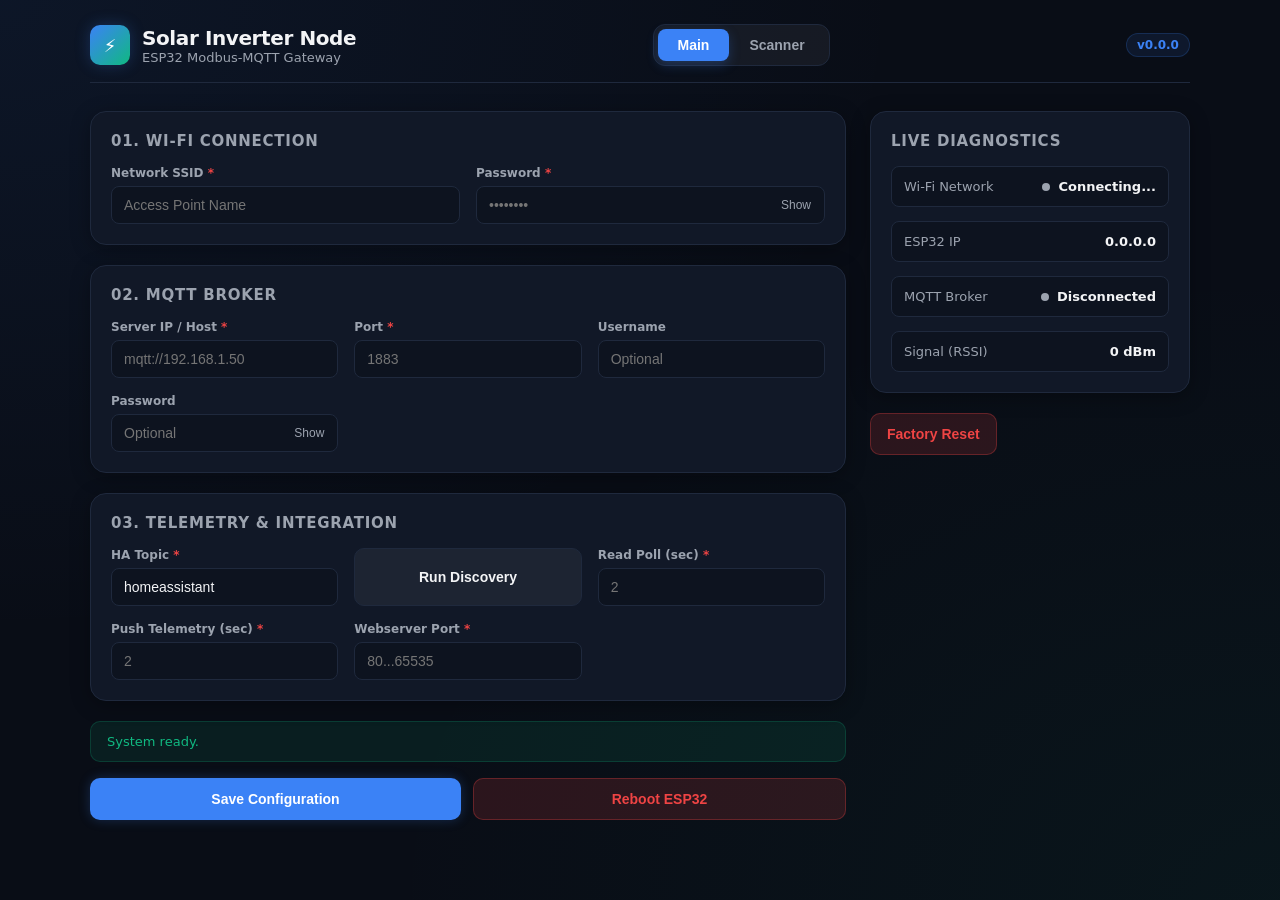
==== data/index.html @ 7df56ced "feat: Register Scanner, register JSON config" ====
<!DOCTYPE html>
<html lang="en">

<head>
  <meta charset="UTF-8" />
  <meta name="viewport" content="width=device-width, initial-scale=1.0" />
  <title>Solar Inverter Control Panel</title>
  <link rel="icon"
    href="data:image/svg+xml,<svg xmlns='http://www.w3.org/2000/svg' viewBox='0 0 100 100'><rect width='100%25' height='100%25' rx='20' fill='%231e293b'/><text x='50%25' y='65%25' font-family='monospace, sans-serif' font-weight='bold' font-size='48' fill='%23ffffff' text-anchor='middle'>ESP</text></svg>">
  <link rel="stylesheet" href="style.css">

  <script src="script.js" defer></script>
</head>

<body>
  <div class="app">
    <header class="header">
      <div class="brand">
        <div class="brand-icon">⚡</div>
        <div class="title-block">
          <h1>Solar Inverter Node</h1>
          <p>ESP32 Modbus-MQTT Gateway</p>
        </div>
      </div>
      <div class="nav-tabs">
        <button class="tab-btn active" onclick="switchTab('main')">Main</button>
        <button class="tab-btn" onclick="switchTab('scanner')">Scanner</button>
      </div>
      <a id="version-tag" class="version-tag"
        href="https://github.com/DenH-12/esp32-inverter-modbus-communication/releases" target="_blank"
        rel="noopener noreferrer">v0.0.0</a>
    </header>
    <div id="main" class="dashboard-grid tab-content">
      <!-- Form -->
      <main>
        <form id="configForm" class="configForm" novalidate>

          <div class="card">
            <div class="card-header">
              <h2>01. Wi-Fi Connection</h2>
            </div>
            <div class="form-grid">
              <div class="field">
                <label for="wifiSsid" class="required-label">Network SSID</label>
                <div class="input-wrapper">
                  <input id="wifiSsid" name="wifiSsid" type="text" placeholder="Access Point Name" required />
                </div>
              </div>

              <div class="field">
                <label for="wifiPassword" class="required-label">Password</label>
                <div class="input-wrapper">
                  <input id="wifiPassword" name="wifiPassword" type="password" placeholder="••••••••" required />
                  <button type="button" class="toggle-pwd" data-target="wifiPassword">Show</button>
                </div>
              </div>
            </div>
          </div>

          <div class="card">
            <div class="card-header">
              <h2>02. MQTT Broker</h2>
            </div>
            <div class="form-grid">
              <div class="field">
                <label for="mqttBroker" class="required-label">Server IP / Host</label>
                <div class="input-wrapper">
                  <input id="mqttBroker" name="mqttBroker" type="text" placeholder="mqtt://192.168.1.50" required />
                </div>
              </div>

              <div class="field">
                <label for="mqttPort" class="required-label">Port</label>
                <div class="input-wrapper">
                  <input id="mqttPort" name="mqttPort" type="number" placeholder="1883" required />
                </div>
              </div>

              <div class="field">
                <label for="mqttUsername">Username</label>
                <div class="input-wrapper">
                  <input id="mqttUsername" name="mqttUsername" type="text" placeholder="Optional" />
                </div>
              </div>

              <div class="field">
                <label for="mqttPassword">Password</label>
                <div class="input-wrapper">
                  <input id="mqttPassword" name="mqttPassword" type="password" placeholder="Optional" />
                  <button type="button" class="toggle-pwd" data-target="mqttPassword">Show</button>
                </div>
              </div>
            </div>
          </div>

          <div class="card">
            <div class="card-header">
              <h2>03. Telemetry & Integration</h2>
            </div>
            <div class="form-grid">
              <div class="field">
                <label for="haDiscoveryTopic" class="required-label">HA Topic</label>
                <div class="input-wrapper">
                  <input id="haDiscoveryTopic" name="haDiscoveryTopic" placeholder="homeassistant" value="homeassistant"
                    required />
                </div>
              </div>

              <div class="field" style="justify-content: flex-end;">
                <button type="button" id="haDiscoveryBtn" class="btn btn-secondary">Run Discovery</button>
              </div>

              <div class="field">
                <label for="dataReadInterval" class="required-label">Read Poll (sec)</label>
                <div class="input-wrapper">
                  <input id="dataReadInterval" name="dataReadInterval" type="number" min="1" placeholder="2" required />
                </div>
              </div>

              <div class="field">
                <label for="sysDataSendInterval" class="required-label">Push Telemetry (sec)</label>
                <div class="input-wrapper">
                  <input id="sysDataSendInterval" name="sysDataSendInterval" type="number" min="1" placeholder="2"
                    required />
                </div>
              </div>

              <div class="field">
                <label for="webServerPort" class="required-label">Webserver Port</label>
                <div class="input-wrapper">
                  <input id="webServerPort" name="webServerPort" type="number" min="80" max="65535"
                    placeholder="80...65535" required />
                </div>
              </div>
            </div>
          </div>

          <div id="formStatus" class="status-banner">System ready.</div>

          <div class="btn-group">
            <button type="submit" id="saveBtn" class="btn btn-primary">Save Configuration</button>
            <button type="button" id="rebootBtn" class="btn btn-danger">Reboot ESP32</button>
          </div>

        </form>
      </main>

      <!-- Sidebar -->
      <aside>
        <div class="card">
          <div class="card-header">
            <h2>Live Diagnostics</h2>
          </div>
          <div class="status-list">
            <div class="status-item">
              <span class="status-label">Wi-Fi Network</span>
              <div class="status-value-group">
                <div id="ledWifi" class="led"></div>
                <span id="statusWifi">Connecting...</span>
              </div>
            </div>

            <div class="status-item">
              <span class="status-label">ESP32 IP</span>
              <div class="status-value-group">
                <span id="statusIp">0.0.0.0</span>
              </div>
            </div>

            <div class="status-item">
              <span class="status-label">MQTT Broker</span>
              <div class="status-value-group">
                <div id="ledMqtt" class="led"></div>
                <span id="statusMqtt">Disconnected</span>
              </div>
            </div>

            <div class="status-item">
              <span class="status-label">Signal (RSSI)</span>
              <div class="status-value-group">
                <span id="statusRssi">0 dBm</span>
              </div>
            </div>
          </div>
        </div>
        <button type="button" id="factoryReset" class="btn btn-danger">Factory Reset</button>
      </aside>

    </div>
    <div id="scanner" class="tab-content" style="display: none;">
      <div class="card">
        <div class="card-header">
          <h2>Modbus Register Discovery</h2>
        </div>
        <form id="scanForm">
          <div class="form-grid">
            <div class="field">
              <label class="required-label">Start Address (Dec)</label>
              <input type="number" id="scanStart" value="200" min="0" max="65535" placeholder="0...65534" required>
            </div>
            <div class="field">
              <label class="required-label">End Address (Dec)</label>
              <input type="number" id="scanEnd" value="300" min="0" max="65535" placeholder="1...65535" required>
            </div>
            <div class="field">
              <label class="required-label">Registers Per Read</label>
              <input type="number" id="scanStep" value="10" min="1" max="125" placeholder="1...125" required>
            </div>
            <div class="field">
              <button type="button" class="btn btn-primary" onclick="runRegisterScan()" id="btnDoScan">Scan</button>
            </div>
          </div>
        </form>
        <div id="scanStatusMsg" class="status-banner" style="display:none; margin-top:15px;"></div>

        <div class="form-grid" style="margin-top: 15px; align-items: end;">
          <div class="field" style="min-width: 220px;">
            <label for="scanValueFilter">Filter values after scan</label>
            <input type="text" id="scanValueFilter" placeholder="e.g. 220, 50, 1" autocomplete="off">
          </div>
          <div class="field" style="max-width: 140px;">
            <button type="button" class="btn btn-secondary" onclick="filterScanResults()">Filter</button>
          </div>
        </div>

        <div class="table-container">
          <table>
            <thead>
              <tr>
                <th>Addr (Dec)</th>
                <th>Value (Raw)</th>
                <th>Action</th>
              </tr>
            </thead>
            <tbody id="scanResultsBody">
              <tr>
                <td colspan="3" style="text-align:center; padding:30px; color:var(--text-muted);">
                  Enter range and click Scan
                </td>
              </tr>
            </tbody>
          </table>
        </div>
      </div>
      <div class="card">
        <div class="card-header">
          <h2>Mapping JSON Editor</h2>
        </div>
        <p style="font-size: 12px; color: var(--text-muted); margin-bottom: 10px;">
          Manually edit the register maps. Ensure valid JSON format before saving.
        </p>
        <div class="editor-container">
          <div class="line-numbers" id="line-numbers">1</div>
          <label class="toggle-edit">
            <input type="checkbox" id="toggleEdit" onchange="toggleEditorMode(this)">
            <span>Edit</span>
          </label>
          <div class="editor-overlay" id="editor-overlay"></div>
          <textarea id="code-editor" readonly spellcheck="false" placeholder="Enter JSON..."></textarea>
        </div>
        <div id="jsonEditorMsg" class="status-banner" style="margin-top:15px;"></div>
        <div class="btn-group" style="margin-top: 15px;">
          <button type="button" class="btn btn-secondary" onclick="loadFullMapping()">Read Current Mapping</button>
          <button type="button" class="btn btn-primary" onclick="uploadJsonFile()">Upload Mapping File</button>
        </div>
      </div>
    </div>
  </div>

  <!-- Custom Confirmation Modal Overlay -->
  <div id="customModal" class="modal-overlay">
    <div class="modal">
      <div id="modalIcon" class="modal-icon danger">⚠️</div>
      <div id="modalTitle" class="modal-title">Confirm Action</div>
      <div id="modalDesc" class="modal-desc">Are you sure you want to proceed?</div>
      <div class="modal-actions">
        <button type="button" id="modalCancelBtn" class="btn btn-secondary">Cancel</button>
        <button type="button" id="modalConfirmBtn" class="btn btn-danger">Confirm</button>
      </div>
    </div>
  </div>

  <!-- Register Mapping Modal -->
  <div id="mappingModal" class="modal-overlay">
    <div class="modal" style="max-width: 550px;">
      <div class="modal-icon primary">📝</div>
      <div class="modal-title"><span id="mapAddrLabel"></span></div>

      <form id="mappingForm">
        <input type="hidden" id="mapAddr">

        <!-- Toggle between Realtime and Settings -->
        <div class="field" style="margin-bottom: 15px;">
          <label class="required-label">Map Category</label>
          <select id="mapCategory" onchange="toggleMappingFields()"
            style="background:#1e293b; border:1px solid var(--card-border); color:white; padding:10px; border-radius:8px;">
            <option value="realtime_map">Realtime Sensor (Read-only)</option>
            <option value="settings_map">Setting / Control (Read-Write)</option>
          </select>
        </div>

        <div class="form-grid" style="grid-template-columns: 1fr 1fr; gap: 10px;">
          <!-- Common Fields -->
          <div class="field">
            <label class="required-label">Display Name</label>
            <input type="text" id="mapName" placeholder="PV Power" required>
          </div>
          <div class="field">
            <label class="required-label">Unique ID</label>
            <input type="text" id="mapId" placeholder="pv_power" required>
          </div>
          <div class="field">
            <label>Unit of Measurement</label>
            <input type="text" id="mapUnit" placeholder="W, V, A, °C, etc.">
          </div>
          <div class="field">
            <label>Factor</label>
            <input type="number" id="mapFactor" step="0.001" value="1.0" min="0.001" max="100" placeholder="1.0">
          </div>

          <!-- Realtime Sensor Specific Fields -->
          <div class="field sensor-field">
            <label>Device Class</label>
            <input type="text" id="mapClass" placeholder="power, voltage, etc.">
          </div>
          <div class="field sensor-field">
            <label>Data Type</label>
            <select id="mapSigned"
              style="background:#0d131f; border:1px solid var(--card-border); color:white; padding:10px; border-radius:8px;">
              <option value="false">Unsigned (16-bit)</option>
              <option value="true">Signed (16-bit)</option>
            </select>
          </div>

          <!-- Setting Specific Fields -->
          <div class="field setting-field" style="display:none;">
            <label>Type</label>
            <select id="mapType" onchange="toggleOptionsField()"
              style="background:#0d131f; border:1px solid var(--card-border); color:white; padding:10px; border-radius:8px;">
              <option value="number">Number</option>
              <option value="select">Select</option>
            </select>
          </div>
          <div class="field select-field" id="optionsContainer" style="display:none; grid-column: span 2;">
            <label>Select</label>
            <div class="options-wrapper">
              <div id="optionsList" class="options-list">

              </div>

              <button type="button" class="btn-add-option" onclick="addOption()">
                <span class="plus-icon">+</span> Add Option
              </button>
            </div>
          </div>
        </div>

        <div class="modal-actions" style="margin-top: 20px;">
          <button type="button" class="btn btn-secondary" onclick="closeMappingModal()">Cancel</button>
          <button type="submit" class="btn btn-primary">Add to Mapping</button>
        </div>
      </form>
    </div>
  </div>
</body>

</html>
---- data/style.css ----
:root {
    --bg: #090d16;
    --card-bg: #111827;
    --card-border: #1f293d;
    --text-main: #f3f4f6;
    --text-muted: #9ca3af;
    --accent: #10b981;
    --accent-glow: rgba(16, 185, 129, 0.25);
    --primary: #3b82f6;
    --primary-glow: rgba(59, 130, 246, 0.25);
    --danger: #ef4444;
    --danger-glow: rgba(239, 68, 68, 0.25);
    --warn: #f59e0b;
    --editor-bg: #0b1120;
    --editor-surface: #111c33;
    --editor-border: rgba(56, 189, 248, 0.35);
    --editor-line: #17233d;
    --editor-text: #e2e8f0;
    --editor-muted: #64748b;
    --editor-accent: #38bdf8;
    --editor-accent-2: #a78bfa;
    --editor-success: #34d399;
    --editor-warning: #f59e0b;
    --editor-danger: #fb7185;
}

* {
    box-sizing: border-box;
    margin: 0;
    padding: 0;
}

body {
    font-family: system-ui, -apple-system, BlinkMacSystemFont, 'Segoe UI', Roboto, sans-serif;
    background-color: var(--bg);
    background-image:
        radial-gradient(at 0% 0%, rgba(59, 130, 246, 0.08) 0px, transparent 50%),
        radial-gradient(at 100% 100%, rgba(16, 185, 129, 0.05) 0px, transparent 50%);
    color: var(--text-main);
    min-height: 100vh;
    padding: 24px 16px;
}

.app {
    max-width: 1100px;
    margin: 0 auto;
}

/* Header */
.header {
    display: flex;
    justify-content: space-between;
    align-items: center;
    margin-bottom: 28px;
    padding-bottom: 16px;
    border-bottom: 1px solid var(--card-border);
}

.brand {
    display: flex;
    align-items: center;
    gap: 12px;
}

.brand-icon {
    width: 40px;
    height: 40px;
    background: linear-gradient(135deg, var(--primary), var(--accent));
    border-radius: 10px;
    display: flex;
    align-items: center;
    justify-content: center;
    font-weight: 800;
    font-size: 18px;
    color: #fff;
    box-shadow: 0 0 15px var(--primary-glow);
}

.title-block h1 {
    font-size: 20px;
    font-weight: 700;
    letter-spacing: -0.02em;
}

.title-block p {
    font-size: 13px;
    color: var(--text-muted);
}

.version-tag {
    font-size: 12px;
    font-weight: 600;
    padding: 4px 10px;
    border-radius: 20px;
    background: rgba(59, 130, 246, 0.1);
    color: var(--primary);
    border: 1px solid rgba(59, 130, 246, 0.2);
    text-decoration: none;
    cursor: pointer;
    transition: opacity 0.2s;
}

.version-tag:hover {
    opacity: 0.8
}

/* Layout */
.dashboard-grid {
    display: grid;
    grid-template-columns: 1fr 320px;
    gap: 24px;
}

/* Cards */
.card {
    background: var(--card-bg);
    border: 1px solid var(--card-border);
    border-radius: 16px;
    padding: 20px;
    margin-bottom: 20px;
    box-shadow: 0 4px 20px rgba(0, 0, 0, 0.3);
}

.card-header {
    display: flex;
    align-items: center;
    gap: 10px;
    margin-bottom: 16px;
}

.card-header h2 {
    font-size: 15px;
    text-transform: uppercase;
    letter-spacing: 0.05em;
    color: var(--text-muted);
}

.form-grid {
    display: grid;
    grid-template-columns: repeat(auto-fit, minmax(200px, 1fr));
    gap: 16px;
}

/* Field Styling */
.field {
    display: flex;
    flex-direction: column;
    gap: 6px;
}

.field label {
    font-size: 12px;
    font-weight: 600;
    color: var(--text-muted);
}

.required-label::after {
    content: " *";
    color: var(--danger);
    font-weight: bold;
}

.input-wrapper {
    position: relative;
    display: flex;
    align-items: center;
}

.field input {
    width: 100%;
    background: #0d131f;
    border: 1px solid var(--card-border);
    border-radius: 8px;
    padding: 10px 12px;
    color: var(--text-main);
    font-size: 14px;
    transition: all 0.2s ease;
}

.field input:focus {
    outline: none;
    border-color: var(--primary);
    box-shadow: 0 0 10px var(--primary-glow);
}

.configForm.was-validated input:invalid {
    outline: none;
    border-color: var(--danger);
    box-shadow: 0 0 10px var(--primary-glow);
}

.toggle-pwd {
    position: absolute;
    right: 10px;
    background: none;
    border: none;
    color: var(--text-muted);
    cursor: pointer;
    font-size: 12px;
    padding: 2px 4px;
}

.toggle-pwd:hover {
    color: var(--text-main);
}

/* Buttons */
.btn-group {
    display: flex;
    gap: 12px;
    margin-top: 8px;
}

.btn {
    flex: 1;
    padding: 12px 16px;
    border-radius: 10px;
    border: none;
    font-weight: 600;
    font-size: 14px;
    cursor: pointer;
    transition: all 0.2s ease;
    display: inline-flex;
    align-items: center;
    justify-content: center;
}

.btn-primary {
    background: var(--primary);
    color: white;
    box-shadow: 0 0 12px var(--primary-glow);
}

.btn-primary:hover:not(:disabled) {
    background: #2563eb;
}

.btn-secondary {
    background: rgba(255, 255, 255, 0.05);
    color: var(--text-main);
    border: 1px solid var(--card-border);
}

.btn-secondary:hover:not(:disabled) {
    background: rgba(255, 255, 255, 0.1);
}

.btn-danger {
    background: rgba(239, 68, 68, 0.15);
    color: var(--danger);
    border: 1px solid rgba(239, 68, 68, 0.3);
}

.btn-danger:hover:not(:disabled) {
    background: var(--danger);
    color: white;
    box-shadow: 0 0 12px var(--danger-glow);
}

.btn:disabled {
    opacity: 0.4;
    cursor: not-allowed;
}

/* Status Panel */
.status-list {
    display: flex;
    flex-direction: column;
    gap: 14px;
}

.status-item {
    display: flex;
    justify-content: space-between;
    align-items: center;
    background: #0d131f;
    padding: 12px;
    border-radius: 8px;
    border: 1px solid var(--card-border);
}

.status-label {
    font-size: 13px;
    color: var(--text-muted);
}

.status-value-group {
    display: flex;
    align-items: center;
    gap: 8px;
    font-weight: 600;
    font-size: 13px;
}

.led {
    width: 8px;
    height: 8px;
    border-radius: 50%;
    background: var(--text-muted);
}

.led.active {
    background: var(--accent);
    box-shadow: 0 0 8px var(--accent);
}

.led.error {
    background: var(--danger);
    box-shadow: 0 0 8px var(--danger);
}

.status-banner {
    padding: 12px 16px;
    border-radius: 10px;
    font-size: 13px;
    font-weight: 500;
    background: rgba(16, 185, 129, 0.1);
    color: var(--accent);
    border: 1px solid rgba(16, 185, 129, 0.2);
    margin-bottom: 16px;
}

.status-banner.error {
    background: rgba(239, 68, 68, 0.1);
    color: var(--danger);
    border-color: rgba(239, 68, 68, 0.2);
}

.status-banner.warn {
    background: rgba(245, 158, 11, 0.1);
    color: var(--warn);
    border-color: rgba(245, 158, 11, 0.2);
}

/* Custom Confirmation Modal */
.modal-overlay {
    position: fixed;
    top: 0;
    left: 0;
    width: 100vw;
    height: 100vh;
    background: rgba(5, 8, 15, 0.75);
    backdrop-filter: blur(6px);
    display: flex;
    align-items: center;
    justify-content: center;
    z-index: 1000;
    opacity: 0;
    pointer-events: none;
    transition: opacity 0.2s ease;

    overflow-y: auto;
    padding: 20px;
}

.modal-overlay.open {
    opacity: 1;
    pointer-events: auto;
}

.modal {
    background: var(--card-bg);
    border: 1px solid var(--card-border);
    border-radius: 16px;
    width: 90%;
    max-width: 400px;
    padding: 24px;
    box-shadow: 0 20px 40px rgba(0, 0, 0, 0.6);
    transform: scale(0.95);
    transition: transform 0.2s ease;
}

.modal-overlay.open .modal {
    transform: scale(1);
}

.modal-icon {
    width: 48px;
    height: 48px;
    border-radius: 12px;
    display: flex;
    align-items: center;
    justify-content: center;
    font-size: 22px;
    margin-bottom: 16px;
}

.modal-icon.danger {
    background: rgba(239, 68, 68, 0.15);
    color: var(--danger);
    border: 1px solid rgba(239, 68, 68, 0.3);
}

.modal-icon.primary {
    background: rgba(59, 130, 246, 0.15);
    color: var(--primary);
    border: 1px solid rgba(59, 130, 246, 0.3);
}

.modal-icon.success {
    background: rgba(16, 185, 129, 0.15);
    color: var(--accent);
    border: 1px solid rgba(16, 185, 129, 0.3);
}

.modal-title {
    font-size: 18px;
    font-weight: 700;
    margin-bottom: 8px;
}

.modal-desc {
    font-size: 14px;
    color: var(--text-muted);
    line-height: 1.5;
    margin-bottom: 20px;
}

.modal-actions {
    display: flex;
    gap: 10px;
}

#mappingModal {
    align-items: flex-start;
}

@media (max-width: 850px) {
    .dashboard-grid {
        grid-template-columns: 1fr;
    }
}

/* ///////////////////////////////////////////////////////////////////////
    /* Tab Navigation */
.nav-tabs {
    display: flex;
    background: rgba(255, 255, 255, 0.05);
    padding: 4px;
    border-radius: 12px;
    border: 1px solid var(--card-border);
}

.tab-btn {
    padding: 8px 20px;
    border: none;
    background: transparent;
    color: var(--text-muted);
    cursor: pointer;
    font-weight: 600;
    font-size: 14px;
    border-radius: 8px;
    transition: all 0.2s;
}

.tab-btn.active {
    background: var(--primary);
    color: white;
    box-shadow: 0 4px 12px var(--primary-glow);
}

/* Scanner Table Styles */
.table-container {
    margin-top: 20px;
    overflow-y: auto;
    max-height: 550px;
    /* Limits height for 500+ registers */
    border-radius: 8px;
    border: 1px solid var(--card-border);
    background: #0d131f;
}

table {
    width: 100%;
    border-collapse: collapse;
    font-size: 13px;
}

thead th {
    position: sticky;
    top: 0;
    background: #1f2937;
    padding: 12px;
    text-align: left;
    color: var(--text-muted);
    z-index: 10;
    border-bottom: 1px solid var(--card-border);
}

tbody td {
    padding: 10px 12px;
    border-bottom: 1px solid var(--card-border);
    color: var(--text-main);
}

tbody tr:hover td {
    background: rgba(59, 130, 246, 0.05);
}

.btn-add {
    padding: 4px 10px;
    font-size: 11px;
    background: var(--accent);
    color: white;
    border: none;
    border-radius: 4px;
    cursor: pointer;
    font-weight: bold;
}

.btn-add:hover {
    filter: brightness(1.1);
}

/* Options List Styling */
.options-wrapper {
    background: #0b0f19;
    border: 1px solid var(--card-border, #1e293b);
    border-radius: 10px;
    padding: 12px;
    box-shadow: 0 4px 12px rgba(0, 0, 0, 0.2);
}

.options-list {
    display: flex;
    flex-direction: column;
    gap: 5px;
    margin-bottom: 12px;
}

.select-item {
    display: flex;
    align-items: center;
    gap: 10px;
    background: #131b2e;
    border: 1px solid rgba(255, 255, 255, 0.05);
    padding: 8px 12px;
    border-radius: 8px;
    transition: all 0.2s ease;
}

.select-item:hover {
    border-color: rgba(255, 255, 255, 0.15);
    background: #162036;
}

.input-group {
    display: flex;
    align-items: center;
    gap: 6px;
}

.key-group {
    width: 110px;
}

.val-group {
    flex: 1;
}

.input-label {
    font-size: 0.75rem;
    color: #94a3b8;
    font-weight: 600;
    text-transform: uppercase;
}

.select-input-key,
.select-input-val {
    background: #0d131f;
    border: 1px solid var(--card-border, #1e293b);
    color: #fff;
    padding: 6px 10px;
    border-radius: 6px;
    font-size: 0.875rem;
    outline: none;
    width: 100%;
    transition: border-color 0.2s;
}

.select-input-key:focus,
.select-input-val:focus {
    border-color: #3b82f6;
}

/* Icon Buttons */
.btn-icon-danger {
    background: transparent;
    border: none;
    color: #ef4444;
    padding: 6px;
    border-radius: 6px;
    cursor: pointer;
    display: flex;
    align-items: center;
    justify-content: center;
    transition: all 0.2s ease;
}

.btn-icon-danger:hover {
    background: rgba(239, 68, 68, 0.15);
    color: #f87171;
}

.btn-add-option {
    width: 100%;
    background: #10b981;
    color: #ffffff;
    border: none;
    padding: 8px 14px;
    border-radius: 6px;
    font-weight: 600;
    font-size: 0.875rem;
    cursor: pointer;
    display: flex;
    align-items: center;
    justify-content: center;
    gap: 6px;
    transition: background-color 0.2s ease, transform 0.1s ease;
}

.btn-add-option:hover {
    background: #059669;
}

.btn-add-option:active {
    transform: scale(0.99);
}

.plus-icon {
    font-size: 1.1rem;
    line-height: 1;
}

.editor-container {
    position: relative;
    display: flex;
    width: 100%;
    height: 500px;
    border: 1px solid var(--editor-border);
    border-radius: 16px;
    font-family: 'Cascadia Code', 'Fira Code', Consolas, monospace;
    font-size: 14px;
    line-height: 1.6;
    background:
        radial-gradient(circle at top left, rgba(56, 189, 248, 0.16), transparent 28%),
        linear-gradient(135deg, var(--editor-bg), var(--editor-surface));
    color: var(--editor-text);
    overflow: hidden;
    box-shadow: inset 0 1px 0 rgba(255, 255, 255, 0.04), 0 12px 30px rgba(2, 6, 23, 0.45);
}

.editor-container::before {
    content: "";
    position: absolute;
    inset: 0;
    border-radius: inherit;
    pointer-events: none;
    box-shadow: inset 0 0 0 1px rgba(255, 255, 255, 0.03);
}

.line-numbers {
    width: 48px;
    padding: 12px 8px 12px 0;
    background: rgba(6, 12, 24, 0.82);
    color: var(--editor-muted);
    text-align: right;
    user-select: none;
    overflow: hidden;
    box-sizing: border-box;
    white-space: pre-wrap;
    border-right: 1px solid rgba(255, 255, 255, 0.08);
    font-variant-numeric: tabular-nums;
}

/* Code Editor */
#code-editor {
    flex: 1;
    padding: 12px 14px;
    border: none;
    outline: none;
    resize: none;
    background: transparent;
    color: transparent;
    font-family: inherit;
    font-size: inherit;
    line-height: inherit;
    white-space: pre;
    overflow-y: scroll;
    box-sizing: border-box;
    caret-color: var(--editor-accent);
    text-shadow: 0 0 0.5px rgba(255, 255, 255, 0.06);
    -webkit-text-fill-color: transparent;
}

#code-editor.dirty {
    caret-color: var(--editor-warning);
}

#code-editor::selection {
    background: rgba(56, 189, 248, 0.28);
    color: transparent;
}

.editor-overlay {
    position: absolute;
    inset: 0;
    padding: 12px 14px 12px 62px;
    pointer-events: none;
    overflow: auto;
    white-space: pre;
    font-family: inherit;
    font-size: inherit;
    line-height: inherit;
    color: var(--editor-text);
    box-sizing: border-box;
}

.editor-insert {
    background: rgba(245, 159, 11, 0.1);
    color: #fde68a;
    border-radius: 3px;
}

#code-editor::-webkit-scrollbar {
    width: 8px;
    height: 8px;
}

#code-editor::-webkit-scrollbar-track {
    background: rgba(255, 255, 255, 0.03);
}

#code-editor::-webkit-scrollbar-thumb {
    background: linear-gradient(180deg, var(--editor-accent), var(--editor-accent-2));
    border-radius: 999px;
}

#code-editor[readonly] {
    background: rgba(11, 17, 32, 0.72);
    color: #94a3b8;
    cursor: default;
    border-color: rgba(255, 255, 255, 0.05);
}

.toggle-edit {
    position: absolute;
    top: 10px;
    right: 10px;
    color: var(--editor-text);
    font-size: 0.9rem;
    cursor: pointer;
    padding: 6px 10px;
    border-radius: 999px;
    background: rgba(6, 12, 24, 0.82);
    border: 1px solid rgba(255, 255, 255, 0.08);
    backdrop-filter: blur(8px);
    transition: color 0.15s ease, transform 0.15s ease, border-color 0.15s ease;
}

.toggle-edit:hover {
    color: var(--editor-accent);
    border-color: rgba(56, 189, 248, 0.35);
    transform: translateY(-1px);
}

.toggle-edit input[type="checkbox"] {
    accent-color: var(--editor-accent);
    cursor: pointer;
}
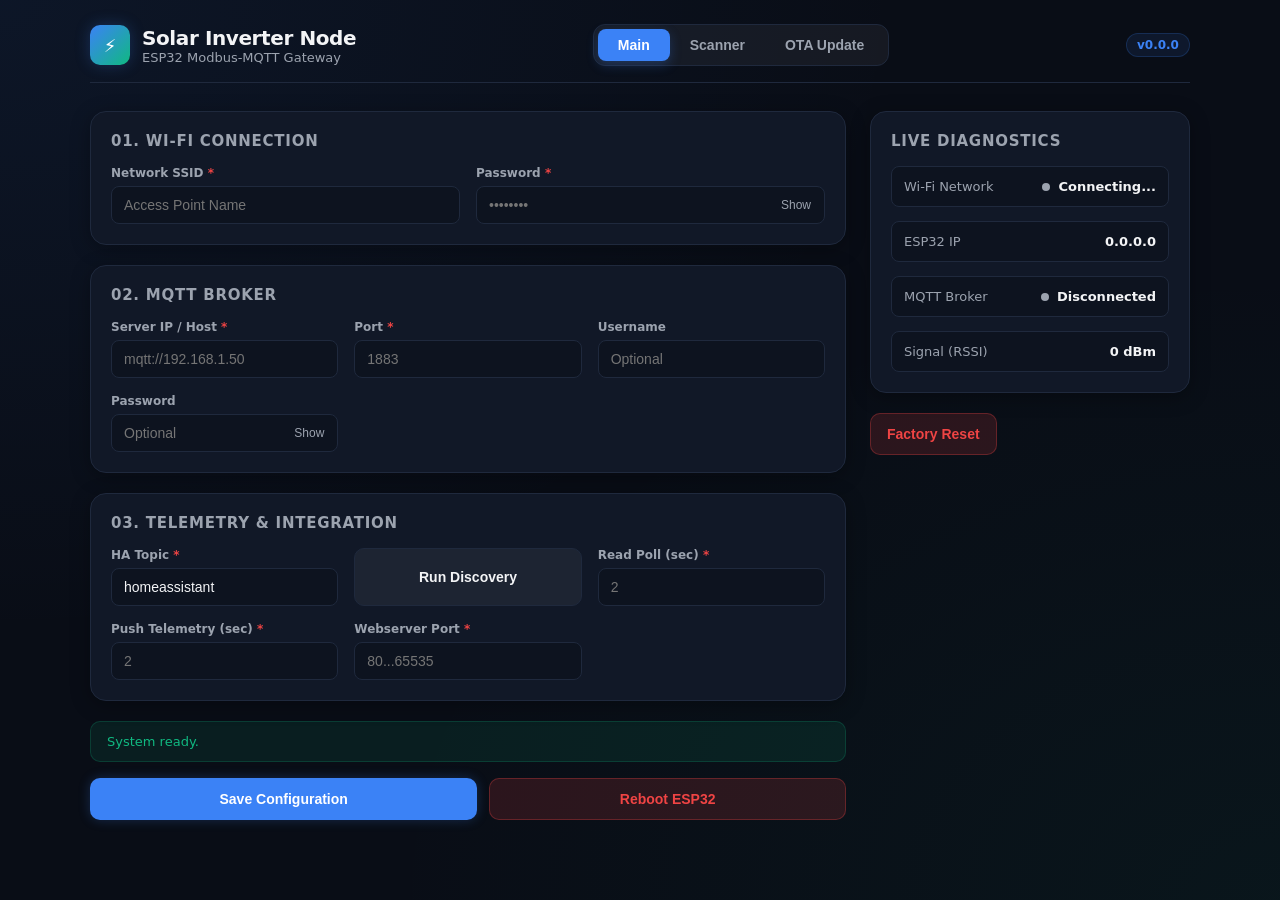
==== commit 5063b197: "OTA updates support" ====
--- a/data/index.html
+++ b/data/index.html
@@ -25,6 +25,7 @@
       <div class="nav-tabs">
         <button class="tab-btn active" onclick="switchTab('main')">Main</button>
         <button class="tab-btn" onclick="switchTab('scanner')">Scanner</button>
+        <button class="tab-btn" onclick="switchTab('ota')">OTA Update</button>
       </div>
       <a id="version-tag" class="version-tag"
         href="https://github.com/DenH-12/esp32-inverter-modbus-communication/releases" target="_blank"
@@ -265,6 +266,28 @@
         </div>
       </div>
     </div>
+    <div id="ota" class="tab-content" style="display: none;">
+      <div class="card">
+        <div class="card-header">
+          <h2>OTA Firmware Update</h2>
+        </div>
+        <form id="otaForm" novalidate>
+          <div class="form-grid">
+            <div class="field">
+              <label for="firmwareFile">Firmware</label>
+              <input type="file" id="firmwareFile" accept=".bin">
+            </div>
+            <div class="field">
+              <label for="filesystemImage">Filesystem</label>
+              <input type="file" id="filesystemImage" accept=".bin">
+            </div>
+            <div class="field">
+              <button type="submit" class="btn btn-primary">Upload & Update</button>
+            </div>
+          </div>
+        </form>
+        <div id="otaStatusMsg" class="status-banner" style="display:none; margin-top:15px;"></div>
+      </div>
   </div>
 
   <!-- Custom Confirmation Modal Overlay -->
--- a/data/style.css
+++ b/data/style.css
@@ -51,6 +51,7 @@
     display: flex;
     justify-content: space-between;
     align-items: center;
+    gap: 16px;
     margin-bottom: 28px;
     padding-bottom: 16px;
     border-bottom: 1px solid var(--card-border);
@@ -65,6 +66,7 @@
 .brand-icon {
     width: 40px;
     height: 40px;
+    flex-shrink: 0;
     background: linear-gradient(135deg, var(--primary), var(--accent));
     border-radius: 10px;
     display: flex;
@@ -104,6 +106,31 @@
     opacity: 0.8
 }
 
+@media (max-width: 640px) {
+    .header {
+        flex-wrap: wrap;
+        gap: 12px;
+    }
+
+    .brand {
+        flex: 1;
+    }
+
+    .nav-tabs {
+        width: 100%;
+        order: 3;
+        justify-content: space-between;
+        margin-top: 4px;
+    }
+
+    .nav-tabs .tab-btn {
+        flex: 1;
+        text-align: center;
+        padding: 8px 4px;
+        font-size: 13px;
+    }
+}
+
 /* Layout */
 .dashboard-grid {
     display: grid;
@@ -207,12 +234,14 @@
 /* Buttons */
 .btn-group {
     display: flex;
+    flex-wrap: wrap;
     gap: 12px;
     margin-top: 8px;
 }
 
 .btn {
-    flex: 1;
+    flex: auto;
+    flex-shrink: 0;
     padding: 12px 16px;
     border-radius: 10px;
     border: none;
@@ -767,4 +796,37 @@
 .toggle-edit input[type="checkbox"] {
     accent-color: var(--editor-accent);
     cursor: pointer;
+}
+
+
+/* ------------------------ OTA Update ---------------------- */
+
+input[type="file"] {
+    font-size: 14px;
+    color: var(--text-muted);
+    border: 1px solid var(--card-border);
+    border-radius: 5px;
+    padding: 10px;
+    cursor: pointer;
+    transition: 0.3s ease;
+}
+
+input[type="file"]:hover {
+    background-color: var(--card-bg);
+}
+
+input[type="file"]::file-selector-button {
+    background-color: var(--primary);
+    color: #ffffff;
+    border: none;
+    padding: 8px 16px;
+    border-radius: 5px;
+    margin-right: 10px;
+    font-weight: 500;
+    cursor: pointer;
+    transition: 0.3s ease;
+}
+
+input[type="file"]::file-selector-button:hover {
+    background-color: var(--primary-glow);
 }
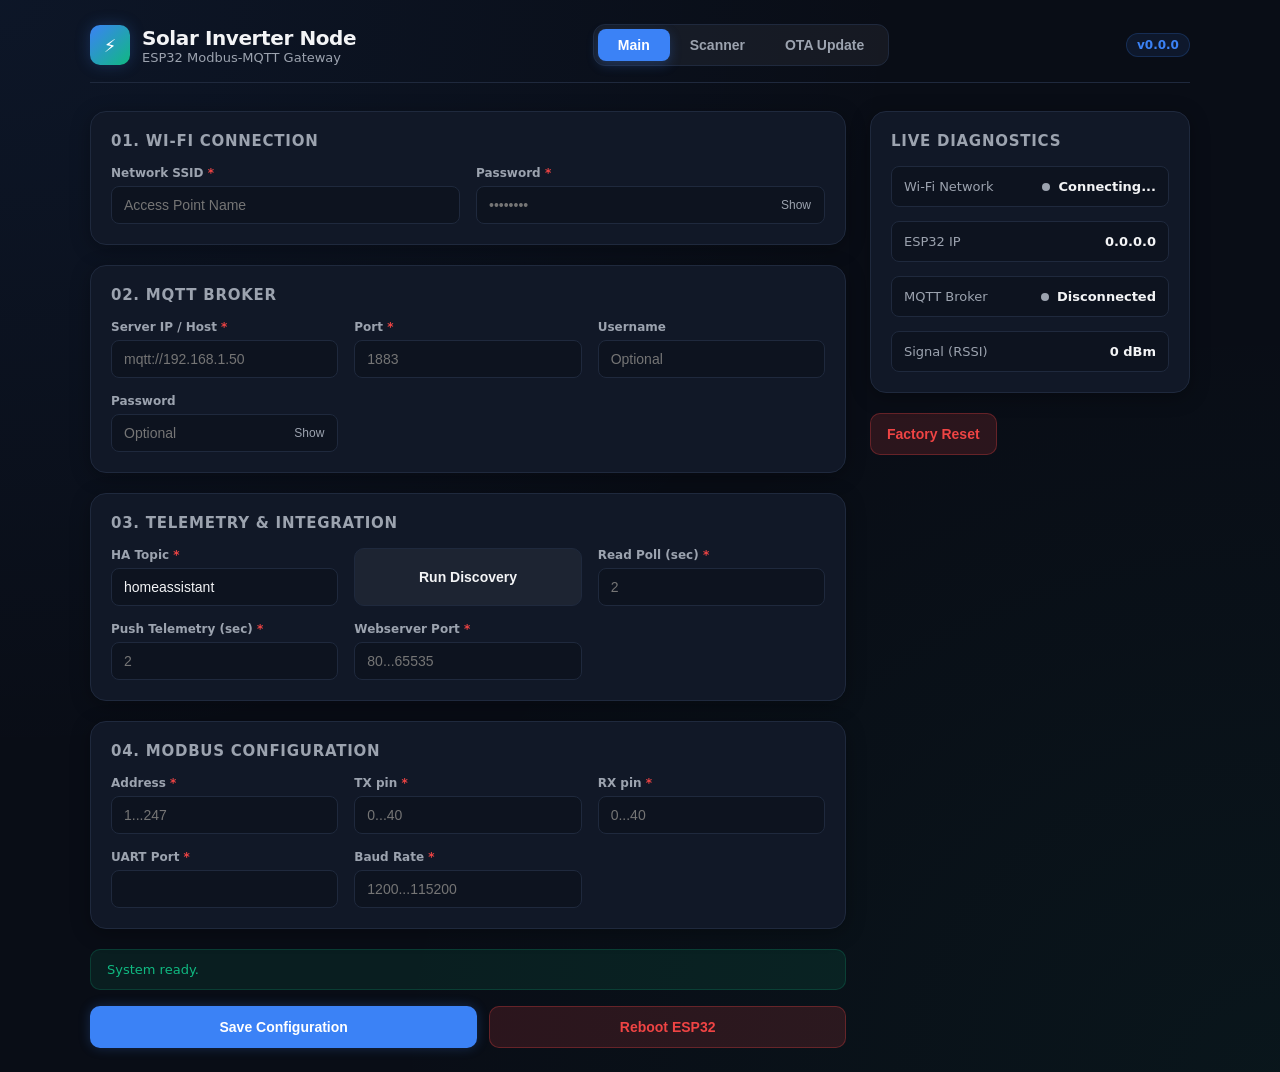
==== commit 62547559: "feat: Modbus configuration" ====
--- a/data/index.html
+++ b/data/index.html
@@ -133,6 +133,49 @@
                     placeholder="80...65535" required />
                 </div>
               </div>
+            </div>
+          </div>
+
+          <div class="card">
+            <div class="card-header">
+              <h2>04. Modbus Configuration</h2>
+            </div>
+            <div class="form-grid">
+              <div class="field">
+                <label for="modbusAddr" class="required-label">Address</label>
+                <div class="input-wrapper">
+                  <input id="modbusAddr" name="modbusAddr" type="number" min="0" max="247" placeholder="1...247" required />
+                </div>
+              </div>
+
+              <div class="field">
+                <label for="modbusTx" class="required-label">TX pin</label>
+                <div class="input-wrapper">
+                  <input id="modbusTx" name="modbusTx" type="number" min="0" max="40" placeholder="0...40" required />
+                </div>
+              </div>
+
+              <div class="field">
+                <label for="modbusRx" class="required-label">RX pin</label>
+                <div class="input-wrapper">
+                  <input id="modbusRx" name="modbusRx" type="number" min="0" max="40" placeholder="0...40" required />
+                </div>
+              </div>
+
+              <div class="field">
+                <label for="modbusPortNum" class="required-label">UART Port</label>
+                <div class="input-wrapper">
+                  <input id="modbusPortNum" name="modbusPortNum" type="number" min="0" max="255" required />
+                </div>
+              </div>
+
+              <div class="field">
+                <label for="modbusBaudRate" class="required-label">Baud Rate</label>
+                <div class="input-wrapper">
+                  <input id="modbusBaudRate" name="modbusBaudRate" type="number" min="1200" max="115200" placeholder="1200...115200" required />
+                </div>
+                </div>
+              
             </div>
           </div>
 
